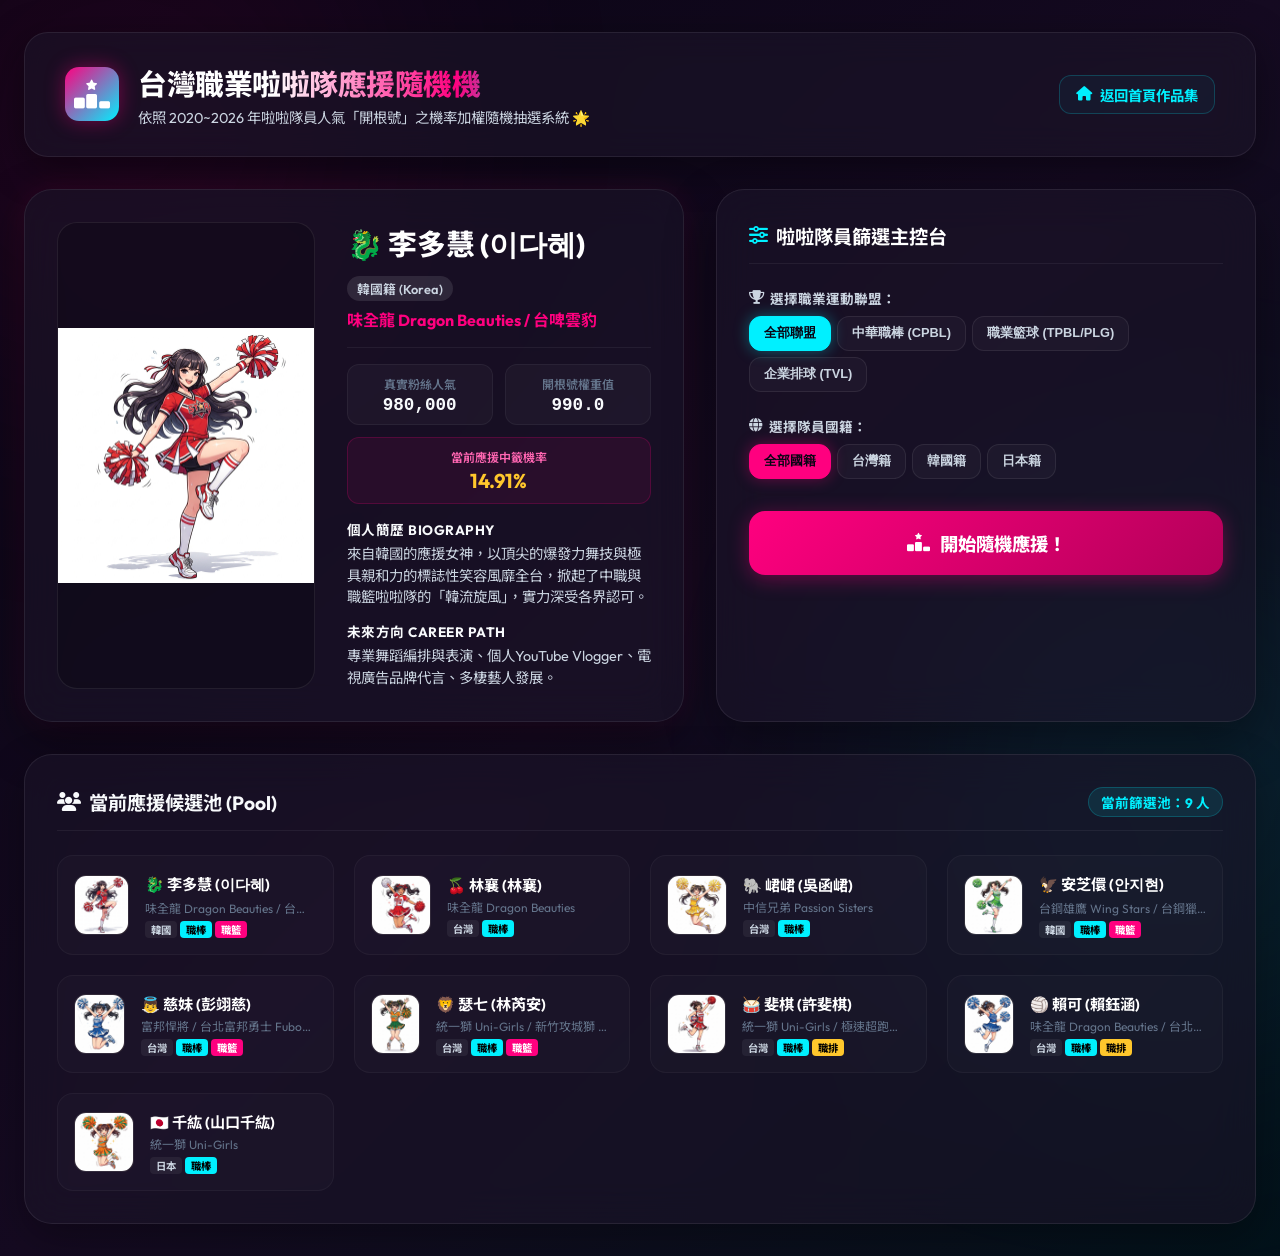
==== cheerleader/index.html @ 42560df3 "feat: add Taiwanese Cheerleader Filter & Weighted Selector App" ====
<!DOCTYPE html>
<html lang="zh-TW">
<head>
    <meta charset="UTF-8">
    <meta name="viewport" content="width=device-width, initial-scale=1.0">
    <title>📣 台灣啦啦隊員篩選與隨選應援機 | Cheerleader Selection App</title>
    <!-- Google Fonts -->
    <link rel="preconnect" href="https://fonts.googleapis.com">
    <link rel="preconnect" href="https://fonts.gstatic.com" crossorigin>
    <link href="https://fonts.googleapis.com/css2?family=Montserrat:wght@400;600;700;800&family=Noto+Sans+TC:wght@400;500;700;900&family=Outfit:wght@400;600;700;800&display=swap" rel="stylesheet">
    <!-- FontAwesome for Icons -->
    <link rel="stylesheet" href="https://cdnjs.cloudflare.com/ajax/libs/font-awesome/6.4.0/css/all.min.css">
    <link rel="stylesheet" href="styles.css">
</head>
<body>
    <!-- Background glow spots -->
    <div class="glow-spot glow-1"></div>
    <div class="glow-spot glow-2"></div>

    <div class="app-container">
        <!-- Header -->
        <header>
            <div class="brand-section">
                <div class="logo-icon">
                    <i class="fa-solid fa-ranking-star"></i>
                </div>
                <div class="title-group">
                    <h1>台灣職業啦啦隊應援隨機機</h1>
                    <p>依照 2020~2026 年啦啦隊員人氣「開根號」之機率加權隨機抽選系統 🌟</p>
                </div>
            </div>
            <a href="../index-zh.html" class="back-home-btn">
                <i class="fa-solid fa-house"></i> 返回首頁作品集
            </a>
        </header>

        <!-- Main Workspace -->
        <main class="dashboard">
            <!-- Left Side: Spotlight Presentation Card -->
            <section class="spotlight-card">
                <div class="spotlight-left">
                    <img id="spotlight-img" src="assets/dahye.png" alt="李多慧">
                </div>
                <div class="spotlight-right">
                    <div class="spotlight-info-header">
                        <h2 id="spotlight-name">
                            🐉 李多慧 (이다혜)
                            <span class="spotlight-nat">韓國籍 (Korea)</span>
                        </h2>
                        <div id="spotlight-team">味全龍 Dragon Beauties / 台啤雲豹</div>
                    </div>

                    <!-- Metrics box showing the math weights -->
                    <div class="spotlight-metrics">
                        <div class="metric-item">
                            <div class="metric-title">真實粉絲人氣</div>
                            <div class="metric-value" id="spotlight-popularity">980,000</div>
                        </div>
                        <div class="metric-item">
                            <div class="metric-title">開根號權重值</div>
                            <div class="metric-value" id="spotlight-sqrt">990.0</div>
                        </div>
                        <div class="metric-item" style="grid-column: 1 / -1; background: rgba(255, 0, 127, 0.08); border-color: rgba(255, 0, 127, 0.2)">
                            <div class="metric-title" style="color: #ff66b2">當前應援中籤機率</div>
                            <div class="metric-value highlight" id="spotlight-prob">14.91%</div>
                        </div>
                    </div>

                    <!-- Description fields -->
                    <div class="spotlight-desc-box">
                        <div class="desc-block">
                            <strong>個人簡歷 Biography</strong>
                            <p id="spotlight-bio">來自韓國的應援女神，以頂尖的爆發力舞技與極具親和力的標誌性笑容風靡全台，掀起了中職與職籃啦啦隊的「韓流旋風」，實力深受各界認可。</p>
                        </div>
                        <div class="desc-block">
                            <strong>未來方向 Career Path</strong>
                            <p id="spotlight-direction">專業舞蹈編排與表演、個人YouTube Vlogger、電視廣告品牌代言、多棲藝人發展。</p>
                        </div>
                    </div>
                </div>
            </section>

            <!-- Right Side: Filter Controller Card -->
            <section class="control-card">
                <div class="section-title">
                    <i class="fa-solid fa-sliders"></i>
                    <span>啦啦隊員篩選主控台</span>
                </div>

                <!-- Sport League Filter -->
                <div class="filter-group">
                    <div class="filter-label">
                        <i class="fa-solid fa-trophy"></i> 選擇職業運動聯盟：
                    </div>
                    <div class="filter-buttons">
                        <button class="filter-btn active league-btn" id="lbtn-all" onclick="filterLeague('all')">全部聯盟</button>
                        <button class="filter-btn league-btn" id="lbtn-cpbl" onclick="filterLeague('cpbl')">中華職棒 (CPBL)</button>
                        <button class="filter-btn league-btn" id="lbtn-tpbl" onclick="filterLeague('tpbl')">職業籃球 (TPBL/PLG)</button>
                        <button class="filter-btn league-btn" id="lbtn-tvl" onclick="filterLeague('tvl')">企業排球 (TVL)</button>
                    </div>
                </div>

                <!-- Nationality Filter -->
                <div class="filter-group">
                    <div class="filter-label">
                        <i class="fa-solid fa-globe"></i> 選擇隊員國籍：
                    </div>
                    <div class="filter-buttons">
                        <button class="filter-btn active nat-btn" id="nbtn-all" onclick="filterNationality('all')">全部國籍</button>
                        <button class="filter-btn nat-btn" id="nbtn-taiwan" onclick="filterNationality('taiwan')">台灣籍</button>
                        <button class="filter-btn nat-btn" id="nbtn-korea" onclick="filterNationality('korea')">韓國籍</button>
                        <button class="filter-btn nat-btn" id="nbtn-japan" onclick="filterNationality('japan')">日本籍</button>
                    </div>
                </div>

                <!-- Spin Trigger Action -->
                <div class="spin-action-wrapper">
                    <button class="btn-spin" id="btn-spin" onclick="spinWheel()">
                        <i class="fa-solid fa-ranking-star"></i> 開始隨機應援！
                    </button>
                </div>
            </section>
        </main>

        <!-- Bottom Panel: Cheerleaders Pool Gallery -->
        <section class="pool-gallery-section">
            <div class="pool-header">
                <h2><i class="fa-solid fa-users"></i> 當前應援候選池 (Pool)</h2>
                <span id="pool-count">當前篩選池：9 人</span>
            </div>
            <!-- Grid displaying miniature cards of cheerleaders currently selected -->
            <div class="cheer-grid" id="cheer-grid">
                <!-- Dynamically loaded by app.js -->
            </div>
        </section>
    </div>

    <!-- Script file -->
    <script src="app.js"></script>
</body>
</html>
---- cheerleader/styles.css ----
/* Reset & Variables */
:root {
    --bg-dark: #090514;
    --bg-gradient: linear-gradient(135deg, #090514 0%, #150a21 50%, #03121a 100%);
    --card-bg: rgba(28, 20, 41, 0.6);
    --card-border: rgba(255, 255, 255, 0.08);
    --primary-accent: #ff007f; /* Neon Hot Pink */
    --secondary-accent: #00f0ff; /* Neon Cyan */
    --gold-accent: #ffc72c; /* Gold */
    --text-primary: #f8fafc;
    --text-secondary: #cbd5e1;
    --text-muted: #64748b;
    --font-main: 'Outfit', 'Noto Sans TC', sans-serif;
    --shadow-neon: 0 0 25px rgba(255, 0, 127, 0.25);
    --transition-smooth: all 0.3s cubic-bezier(0.4, 0, 0.2, 1);
}

* {
    margin: 0;
    padding: 0;
    box-sizing: border-box;
}

body {
    font-family: var(--font-main);
    background: var(--bg-gradient);
    color: var(--text-primary);
    min-height: 100vh;
    display: flex;
    justify-content: center;
    align-items: center;
    padding: 2rem 1.5rem;
    overflow-x: hidden;
}

/* Background Blur Lights */
.glow-spot {
    position: fixed;
    width: 450px;
    height: 450px;
    border-radius: 50%;
    filter: blur(140px);
    opacity: 0.12;
    z-index: -1;
    pointer-events: none;
}
.glow-1 {
    background: var(--primary-accent);
    top: -100px;
    left: -100px;
}
.glow-2 {
    background: var(--secondary-accent);
    bottom: -100px;
    right: -100px;
}

/* App Container */
.app-container {
    width: 100%;
    max-width: 1250px;
    display: flex;
    flex-direction: column;
    gap: 2rem;
    z-index: 1;
}

/* Header */
header {
    background: var(--card-bg);
    backdrop-filter: blur(16px);
    -webkit-backdrop-filter: blur(16px);
    border: 1px solid var(--card-border);
    border-radius: 24px;
    padding: 1.8rem 2.5rem;
    display: flex;
    justify-content: space-between;
    align-items: center;
    box-shadow: 0 10px 40px rgba(0, 0, 0, 0.4);
    flex-wrap: wrap;
    gap: 1.5rem;
}

.brand-section {
    display: flex;
    align-items: center;
    gap: 1.2rem;
}

.logo-icon {
    width: 54px;
    height: 54px;
    background: linear-gradient(135deg, var(--primary-accent), var(--secondary-accent));
    border-radius: 14px;
    display: flex;
    align-items: center;
    justify-content: center;
    font-size: 1.8rem;
    color: white;
    box-shadow: 0 0 20px rgba(255, 0, 127, 0.4);
}

.title-group h1 {
    font-size: 1.8rem;
    font-weight: 800;
    letter-spacing: -0.5px;
    background: linear-gradient(to right, #fff 30%, var(--primary-accent) 70%, var(--secondary-accent) 100%);
    -webkit-background-clip: text;
    -webkit-text-fill-color: transparent;
}

.title-group p {
    font-size: 0.9rem;
    color: var(--text-secondary);
    margin-top: 0.2rem;
}

.back-home-btn {
    color: var(--secondary-accent);
    text-decoration: none;
    font-weight: 700;
    font-size: 0.9rem;
    display: flex;
    align-items: center;
    gap: 8px;
    transition: var(--transition-smooth);
    border: 1px solid rgba(0, 240, 255, 0.2);
    padding: 8px 16px;
    border-radius: 12px;
    background: rgba(0, 240, 255, 0.04);
}

.back-home-btn:hover {
    color: white;
    background: var(--secondary-accent);
    border-color: var(--secondary-accent);
    box-shadow: 0 0 15px rgba(0, 240, 255, 0.4);
    transform: translateX(-3px);
}

/* Dashboard Grid */
.dashboard {
    display: grid;
    grid-template-columns: 1.1fr 0.9fr;
    gap: 2rem;
}

@media (max-width: 1024px) {
    .dashboard {
        grid-template-columns: 1fr;
    }
}

/* Left Panel: Spotlight Presentation Card */
.spotlight-card {
    background: var(--card-bg);
    backdrop-filter: blur(20px);
    -webkit-backdrop-filter: blur(20px);
    border: 1px solid var(--card-border);
    border-radius: 28px;
    box-shadow: 0 20px 50px rgba(0, 0, 0, 0.4),
                0 0 30px rgba(255, 0, 127, 0.1);
    padding: 2rem;
    display: grid;
    grid-template-columns: 1.1fr 1.3fr;
    gap: 2rem;
    transition: border-color 0.5s ease, box-shadow 0.5s ease;
    min-height: 520px;
}

.spotlight-card:hover {
    border-color: rgba(255, 0, 127, 0.25);
    box-shadow: 0 20px 50px rgba(0, 0, 0, 0.5),
                0 0 40px rgba(255, 0, 127, 0.2);
}

.spotlight-left {
    display: flex;
    justify-content: center;
    align-items: center;
    background: rgba(0, 0, 0, 0.2);
    border-radius: 20px;
    border: 1px solid var(--card-border);
    overflow: hidden;
    position: relative;
    height: 100%;
    min-height: 380px;
}

.spotlight-left img {
    height: 100%;
    width: auto;
    max-width: 100%;
    object-fit: contain;
    transition: filter 0.15s ease, transform 0.15s ease;
    display: block;
}

.spinning-effect {
    filter: blur(15px) grayscale(0.5);
    transform: scale(0.95);
}

.spotlight-right {
    display: flex;
    flex-direction: column;
    justify-content: space-between;
}

.spotlight-info-header {
    border-bottom: 1px solid rgba(255, 255, 255, 0.06);
    padding-bottom: 1rem;
    margin-bottom: 1rem;
}

#spotlight-name {
    font-size: 1.8rem;
    font-weight: 800;
    color: white;
    display: flex;
    align-items: center;
    gap: 10px;
    flex-wrap: wrap;
}

.spotlight-nat {
    font-size: 0.8rem;
    background: rgba(255, 255, 255, 0.1);
    color: var(--text-secondary);
    padding: 3px 10px;
    border-radius: 20px;
    font-weight: 600;
}

#spotlight-team {
    font-size: 1rem;
    color: var(--primary-accent);
    font-weight: 700;
    margin-top: 0.4rem;
}

.spotlight-metrics {
    display: grid;
    grid-template-columns: 1fr 1fr;
    gap: 0.75rem;
    margin-bottom: 1rem;
}

.metric-item {
    background: rgba(255, 255, 255, 0.03);
    border: 1px solid rgba(255, 255, 255, 0.05);
    border-radius: 12px;
    padding: 0.6rem 0.8rem;
    text-align: center;
}

.metric-title {
    font-size: 0.75rem;
    color: var(--text-muted);
    font-weight: 600;
    margin-bottom: 3px;
}

.metric-value {
    font-family: monospace;
    font-size: 1.1rem;
    font-weight: 700;
}

.metric-value.highlight {
    color: var(--gold-accent);
    font-size: 1.25rem;
    font-family: 'Outfit', sans-serif;
}

.spotlight-desc-box {
    display: flex;
    flex-direction: column;
    gap: 0.8rem;
    flex-grow: 1;
}

.desc-block {
    font-size: 0.9rem;
    line-height: 1.5;
}

.desc-block strong {
    display: block;
    color: var(--text-primary);
    font-size: 0.85rem;
    margin-bottom: 4px;
    text-transform: uppercase;
    letter-spacing: 0.5px;
}

.desc-block p {
    color: var(--text-secondary);
}

/* Right Panel: Filter Control Card */
.control-card {
    background: var(--card-bg);
    backdrop-filter: blur(20px);
    -webkit-backdrop-filter: blur(20px);
    border: 1px solid var(--card-border);
    border-radius: 28px;
    padding: 2rem;
    box-shadow: 0 20px 50px rgba(0, 0, 0, 0.4);
    display: flex;
    flex-direction: column;
    gap: 1.5rem;
    height: 100%;
}

.section-title {
    font-size: 1.2rem;
    font-weight: 700;
    display: flex;
    align-items: center;
    gap: 8px;
    color: white;
    border-bottom: 1px solid rgba(255, 255, 255, 0.06);
    padding-bottom: 0.8rem;
}

.section-title i {
    color: var(--secondary-accent);
}

.filter-group {
    display: flex;
    flex-direction: column;
    gap: 8px;
}

.filter-label {
    font-size: 0.85rem;
    font-weight: 700;
    color: var(--text-secondary);
    display: flex;
    align-items: center;
    gap: 6px;
}

.filter-buttons {
    display: flex;
    flex-wrap: wrap;
    gap: 6px;
}

.filter-btn {
    background: rgba(255, 255, 255, 0.03);
    border: 1px solid var(--card-border);
    color: var(--text-secondary);
    padding: 8px 14px;
    border-radius: 12px;
    cursor: pointer;
    font-size: 0.8rem;
    font-weight: 600;
    transition: var(--transition-smooth);
    outline: none;
}

.filter-btn:hover {
    background: rgba(255, 255, 255, 0.08);
    color: white;
}

.filter-btn.active {
    background: var(--secondary-accent);
    border-color: var(--secondary-accent);
    color: #090514;
    box-shadow: 0 0 15px rgba(0, 240, 255, 0.35);
    font-weight: 700;
}

.filter-btn.active.nat-btn {
    background: var(--primary-accent);
    border-color: var(--primary-accent);
    box-shadow: 0 0 15px rgba(255, 0, 127, 0.35);
}

/* Action Spin Button */
.spin-action-wrapper {
    margin-top: 0.5rem;
}

.btn-spin {
    width: 100%;
    padding: 1.2rem;
    font-size: 1.15rem;
    font-weight: 800;
    background: linear-gradient(135deg, var(--primary-accent) 0%, #b30059 100%);
    color: white;
    border: none;
    border-radius: 16px;
    cursor: pointer;
    display: inline-flex;
    align-items: center;
    justify-content: center;
    gap: 10px;
    transition: var(--transition-smooth);
    box-shadow: 0 4px 20px rgba(255, 0, 127, 0.35);
    font-family: var(--font-main);
}

.btn-spin:hover:not(:disabled) {
    background: linear-gradient(135deg, #ff3399 0%, var(--primary-accent) 100%);
    transform: translateY(-3px);
    box-shadow: 0 8px 25px rgba(255, 0, 127, 0.5);
}

.btn-spin:active:not(:disabled) {
    transform: translateY(1px);
}

.btn-spin:disabled {
    opacity: 0.65;
    cursor: not-allowed;
    background: #475569;
    box-shadow: none;
}

/* Cheerleaders Pool Gallery */
.pool-gallery-section {
    background: var(--card-bg);
    backdrop-filter: blur(20px);
    border: 1px solid var(--card-border);
    border-radius: 28px;
    padding: 2rem;
    box-shadow: 0 15px 40px rgba(0, 0, 0, 0.3);
}

.pool-header {
    display: flex;
    justify-content: space-between;
    align-items: center;
    margin-bottom: 1.5rem;
    border-bottom: 1px solid rgba(255, 255, 255, 0.06);
    padding-bottom: 0.8rem;
}

.pool-header h2 {
    font-size: 1.2rem;
    font-weight: 700;
    display: flex;
    align-items: center;
    gap: 8px;
}

#pool-count {
    font-size: 0.85rem;
    color: var(--secondary-accent);
    font-weight: 700;
    background: rgba(0, 240, 255, 0.1);
    padding: 4px 12px;
    border-radius: 20px;
    border: 1px solid rgba(0, 240, 255, 0.2);
}

.cheer-grid {
    display: grid;
    grid-template-columns: repeat(auto-fill, minmax(220px, 1fr));
    gap: 1.25rem;
}

.cheer-mini-card {
    background: rgba(255, 255, 255, 0.02);
    border: 1px solid rgba(255, 255, 255, 0.04);
    border-radius: 16px;
    padding: 1rem;
    display: flex;
    gap: 1rem;
    align-items: center;
    transition: var(--transition-smooth);
}

.cheer-mini-card:hover {
    background: rgba(255, 255, 255, 0.05);
    border-color: rgba(0, 240, 255, 0.15);
    transform: translateY(-2px);
}

.mini-card-img {
    width: 60px;
    height: 60px;
    border-radius: 12px;
    border: 1px solid rgba(255, 255, 255, 0.06);
    overflow: hidden;
    display: flex;
    justify-content: center;
    align-items: center;
}

.mini-card-img img {
    height: 100%;
    width: auto;
    object-fit: contain;
}

.mini-card-info {
    flex-grow: 1;
    display: flex;
    flex-direction: column;
    gap: 3px;
    min-width: 0; /* Ensures text truncation works */
}

.mini-card-info h4 {
    font-size: 0.95rem;
    font-weight: 700;
    color: white;
    white-space: nowrap;
    overflow: hidden;
    text-overflow: ellipsis;
}

.mini-card-team {
    font-size: 0.75rem;
    color: var(--text-muted);
    white-space: nowrap;
    overflow: hidden;
    text-overflow: ellipsis;
}

.mini-card-badges {
    display: flex;
    flex-wrap: wrap;
    gap: 3px;
    margin-top: 2px;
}

.badge-nat {
    font-size: 0.65rem;
    background: rgba(255, 255, 255, 0.06);
    color: var(--text-secondary);
    padding: 1px 6px;
    border-radius: 4px;
    font-weight: bold;
}

.badge {
    font-size: 0.65rem;
    padding: 1px 6px;
    border-radius: 4px;
    font-weight: bold;
    color: #000;
}

.badge-cpbl { background: var(--secondary-accent); }
.badge-tpbl { background: var(--primary-accent); color: white; }
.badge-tvl { background: var(--gold-accent); }

.no-data {
    grid-column: 1 / -1;
    text-align: center;
    padding: 3rem;
    color: var(--text-muted);
    font-weight: bold;
    font-size: 1rem;
}

/* Animations */
.bounce-anim {
    animation: bounceSpotlight 0.6s cubic-bezier(0.175, 0.885, 0.32, 1.275);
}

@keyframes bounceSpotlight {
    0% { transform: scale(1); }
    30% { transform: scale(1.05) rotate(-1deg); }
    50% { transform: scale(0.98) rotate(1deg); }
    70% { transform: scale(1.01) rotate(0deg); }
    100% { transform: scale(1); }
}

/* Responsive */
@media (max-width: 768px) {
    body {
        padding: 1rem 0.5rem;
    }
    
    .app-container {
        gap: 1.25rem;
    }
    
    header {
        padding: 1.2rem;
        flex-direction: column;
        align-items: flex-start;
        border-radius: 20px;
    }
    
    .back-home-btn {
        width: 100%;
        justify-content: center;
    }
    
    .spotlight-card {
        grid-template-columns: 1fr;
        padding: 1.25rem;
        border-radius: 20px;
    }
    
    .spotlight-left {
        min-height: 280px;
        max-height: 320px;
    }
    
    .control-card {
        padding: 1.25rem;
        border-radius: 20px;
        gap: 1.25rem;
    }
    
    .pool-gallery-section {
        padding: 1.25rem;
        border-radius: 20px;
    }
}
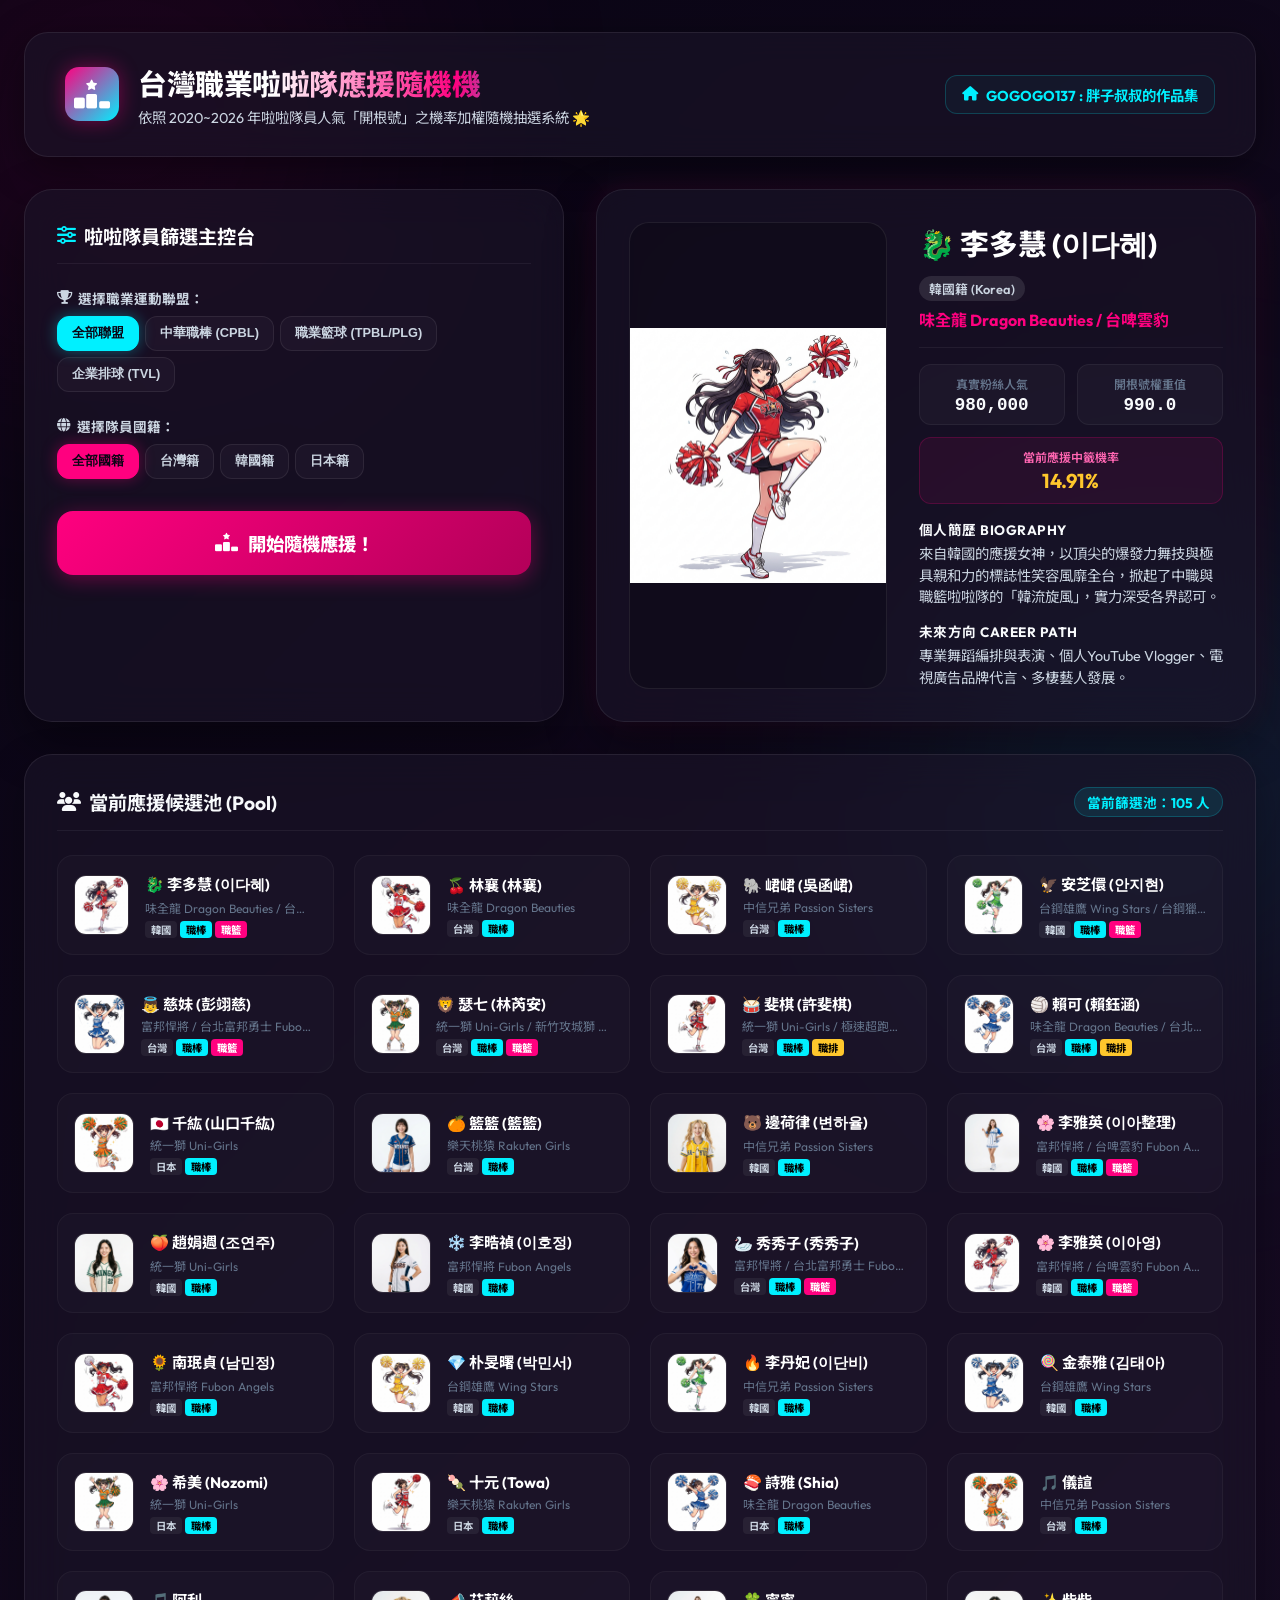
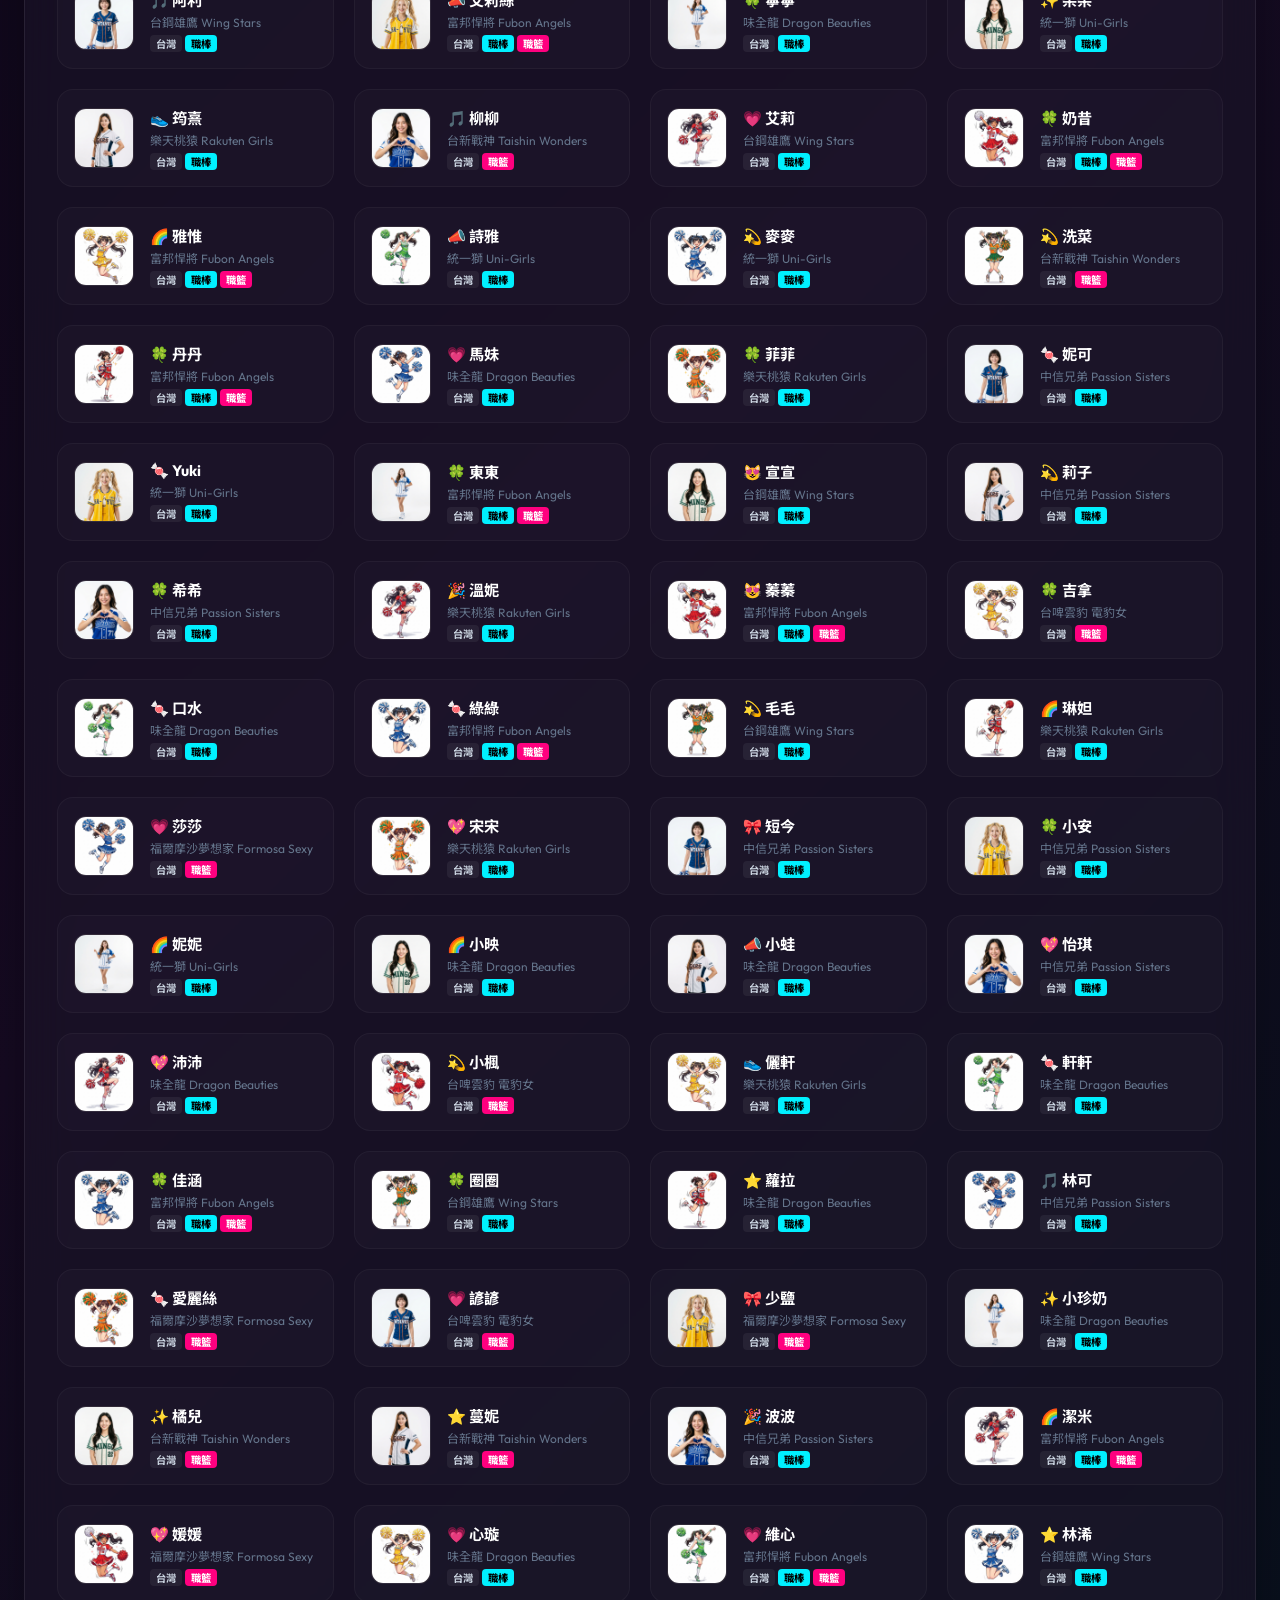
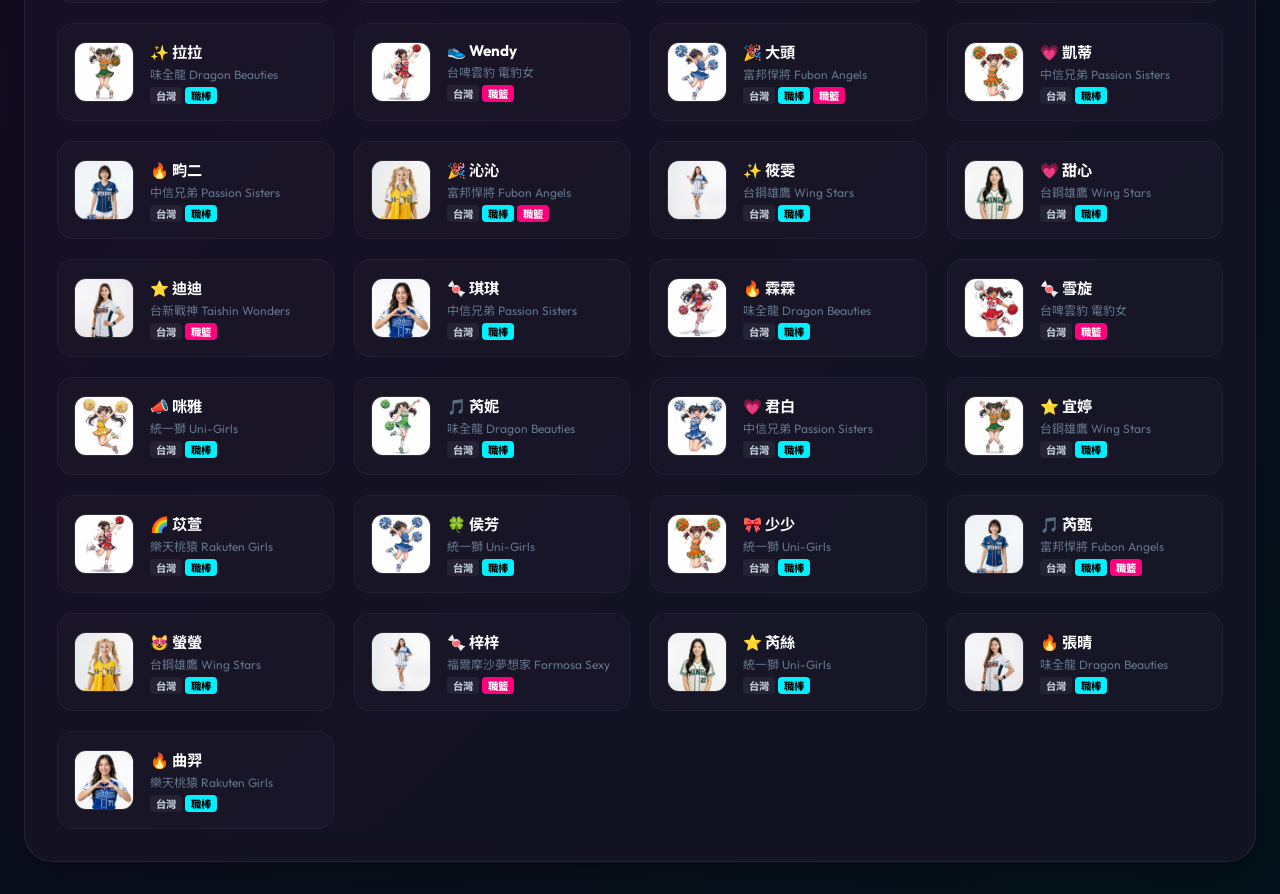
==== commit 09fcf638: "Add files via upload" ====
--- a/cheerleader/index.html
+++ b/cheerleader/index.html
@@ -29,14 +29,55 @@
                     <p>依照 2020~2026 年啦啦隊員人氣「開根號」之機率加權隨機抽選系統 🌟</p>
                 </div>
             </div>
-            <a href="../index-zh.html" class="back-home-btn">
-                <i class="fa-solid fa-house"></i> 返回首頁作品集
+            <a href="https://gogogo137-cmyk.github.io/index-zh.html#portfolio" class="back-home-btn">
+                <i class="fa-solid fa-house"></i> GOGOGO137 : 胖子叔叔的作品集
             </a>
         </header>
 
         <!-- Main Workspace -->
         <main class="dashboard">
-            <!-- Left Side: Spotlight Presentation Card -->
+            <!-- Top Side: Filter Controller Card -->
+            <section class="control-card">
+                <div class="section-title">
+                    <i class="fa-solid fa-sliders"></i>
+                    <span>啦啦隊員篩選主控台</span>
+                </div>
+
+                <!-- Sport League Filter -->
+                <div class="filter-group">
+                    <div class="filter-label">
+                        <i class="fa-solid fa-trophy"></i> 選擇職業運動聯盟：
+                    </div>
+                    <div class="filter-buttons">
+                        <button class="filter-btn active league-btn" id="lbtn-all" onclick="filterLeague('all')">全部聯盟</button>
+                        <button class="filter-btn league-btn" id="lbtn-cpbl" onclick="filterLeague('cpbl')">中華職棒 (CPBL)</button>
+                        <button class="filter-btn league-btn" id="lbtn-tpbl" onclick="filterLeague('tpbl')">職業籃球 (TPBL/PLG)</button>
+                        <button class="filter-btn league-btn" id="lbtn-tvl" onclick="filterLeague('tvl')">企業排球 (TVL)</button>
+                    </div>
+                </div>
+
+                <!-- Nationality Filter -->
+                <div class="filter-group">
+                    <div class="filter-label">
+                        <i class="fa-solid fa-globe"></i> 選擇隊員國籍：
+                    </div>
+                    <div class="filter-buttons">
+                        <button class="filter-btn active nat-btn" id="nbtn-all" onclick="filterNationality('all')">全部國籍</button>
+                        <button class="filter-btn nat-btn" id="nbtn-taiwan" onclick="filterNationality('taiwan')">台灣籍</button>
+                        <button class="filter-btn nat-btn" id="nbtn-korea" onclick="filterNationality('korea')">韓國籍</button>
+                        <button class="filter-btn nat-btn" id="nbtn-japan" onclick="filterNationality('japan')">日本籍</button>
+                    </div>
+                </div>
+
+                <!-- Spin Trigger Action -->
+                <div class="spin-action-wrapper">
+                    <button class="btn-spin" id="btn-spin" onclick="spinWheel()">
+                        <i class="fa-solid fa-ranking-star"></i> 開始隨機應援！
+                    </button>
+                </div>
+            </section>
+
+            <!-- Bottom Side: Spotlight Presentation Card -->
             <section class="spotlight-card">
                 <div class="spotlight-left">
                     <img id="spotlight-img" src="assets/dahye.png" alt="李多慧">
@@ -79,47 +120,6 @@
                     </div>
                 </div>
             </section>
-
-            <!-- Right Side: Filter Controller Card -->
-            <section class="control-card">
-                <div class="section-title">
-                    <i class="fa-solid fa-sliders"></i>
-                    <span>啦啦隊員篩選主控台</span>
-                </div>
-
-                <!-- Sport League Filter -->
-                <div class="filter-group">
-                    <div class="filter-label">
-                        <i class="fa-solid fa-trophy"></i> 選擇職業運動聯盟：
-                    </div>
-                    <div class="filter-buttons">
-                        <button class="filter-btn active league-btn" id="lbtn-all" onclick="filterLeague('all')">全部聯盟</button>
-                        <button class="filter-btn league-btn" id="lbtn-cpbl" onclick="filterLeague('cpbl')">中華職棒 (CPBL)</button>
-                        <button class="filter-btn league-btn" id="lbtn-tpbl" onclick="filterLeague('tpbl')">職業籃球 (TPBL/PLG)</button>
-                        <button class="filter-btn league-btn" id="lbtn-tvl" onclick="filterLeague('tvl')">企業排球 (TVL)</button>
-                    </div>
-                </div>
-
-                <!-- Nationality Filter -->
-                <div class="filter-group">
-                    <div class="filter-label">
-                        <i class="fa-solid fa-globe"></i> 選擇隊員國籍：
-                    </div>
-                    <div class="filter-buttons">
-                        <button class="filter-btn active nat-btn" id="nbtn-all" onclick="filterNationality('all')">全部國籍</button>
-                        <button class="filter-btn nat-btn" id="nbtn-taiwan" onclick="filterNationality('taiwan')">台灣籍</button>
-                        <button class="filter-btn nat-btn" id="nbtn-korea" onclick="filterNationality('korea')">韓國籍</button>
-                        <button class="filter-btn nat-btn" id="nbtn-japan" onclick="filterNationality('japan')">日本籍</button>
-                    </div>
-                </div>
-
-                <!-- Spin Trigger Action -->
-                <div class="spin-action-wrapper">
-                    <button class="btn-spin" id="btn-spin" onclick="spinWheel()">
-                        <i class="fa-solid fa-ranking-star"></i> 開始隨機應援！
-                    </button>
-                </div>
-            </section>
         </main>
 
         <!-- Bottom Panel: Cheerleaders Pool Gallery -->
--- a/cheerleader/styles.css
+++ b/cheerleader/styles.css
@@ -44,11 +44,13 @@
     z-index: -1;
     pointer-events: none;
 }
+
 .glow-1 {
     background: var(--primary-accent);
     top: -100px;
     left: -100px;
 }
+
 .glow-2 {
     background: var(--secondary-accent);
     bottom: -100px;
@@ -141,7 +143,7 @@
 /* Dashboard Grid */
 .dashboard {
     display: grid;
-    grid-template-columns: 1.1fr 0.9fr;
+    grid-template-columns: 0.9fr 1.1fr;
     gap: 2rem;
 }
 
@@ -158,8 +160,7 @@
     -webkit-backdrop-filter: blur(20px);
     border: 1px solid var(--card-border);
     border-radius: 28px;
-    box-shadow: 0 20px 50px rgba(0, 0, 0, 0.4),
-                0 0 30px rgba(255, 0, 127, 0.1);
+    box-shadow: 0 20px 50px rgba(0, 0, 0, 0.4), 0 0 30px rgba(255, 0, 127, 0.1);
     padding: 2rem;
     display: grid;
     grid-template-columns: 1.1fr 1.3fr;
@@ -170,8 +171,7 @@
 
 .spotlight-card:hover {
     border-color: rgba(255, 0, 127, 0.25);
-    box-shadow: 0 20px 50px rgba(0, 0, 0, 0.5),
-                0 0 40px rgba(255, 0, 127, 0.2);
+    box-shadow: 0 20px 50px rgba(0, 0, 0, 0.5), 0 0 40px rgba(255, 0, 127, 0.2);
 }
 
 .spotlight-left {
@@ -548,9 +548,18 @@
     color: #000;
 }
 
-.badge-cpbl { background: var(--secondary-accent); }
-.badge-tpbl { background: var(--primary-accent); color: white; }
-.badge-tvl { background: var(--gold-accent); }
+.badge-cpbl {
+    background: var(--secondary-accent);
+}
+
+.badge-tpbl {
+    background: var(--primary-accent);
+    color: white;
+}
+
+.badge-tvl {
+    background: var(--gold-accent);
+}
 
 .no-data {
     grid-column: 1 / -1;
@@ -567,11 +576,21 @@
 }
 
 @keyframes bounceSpotlight {
-    0% { transform: scale(1); }
-    30% { transform: scale(1.05) rotate(-1deg); }
-    50% { transform: scale(0.98) rotate(1deg); }
-    70% { transform: scale(1.01) rotate(0deg); }
-    100% { transform: scale(1); }
+    0% {
+        transform: scale(1);
+    }
+    30% {
+        transform: scale(1.05) rotate(-1deg);
+    }
+    50% {
+        transform: scale(0.98) rotate(1deg);
+    }
+    70% {
+        transform: scale(1.01) rotate(0deg);
+    }
+    100% {
+        transform: scale(1);
+    }
 }
 
 /* Responsive */
@@ -579,40 +598,33 @@
     body {
         padding: 1rem 0.5rem;
     }
-    
     .app-container {
         gap: 1.25rem;
     }
-    
     header {
         padding: 1.2rem;
         flex-direction: column;
         align-items: flex-start;
         border-radius: 20px;
     }
-    
     .back-home-btn {
         width: 100%;
         justify-content: center;
     }
-    
     .spotlight-card {
         grid-template-columns: 1fr;
         padding: 1.25rem;
         border-radius: 20px;
     }
-    
     .spotlight-left {
         min-height: 280px;
         max-height: 320px;
     }
-    
     .control-card {
         padding: 1.25rem;
         border-radius: 20px;
         gap: 1.25rem;
     }
-    
     .pool-gallery-section {
         padding: 1.25rem;
         border-radius: 20px;
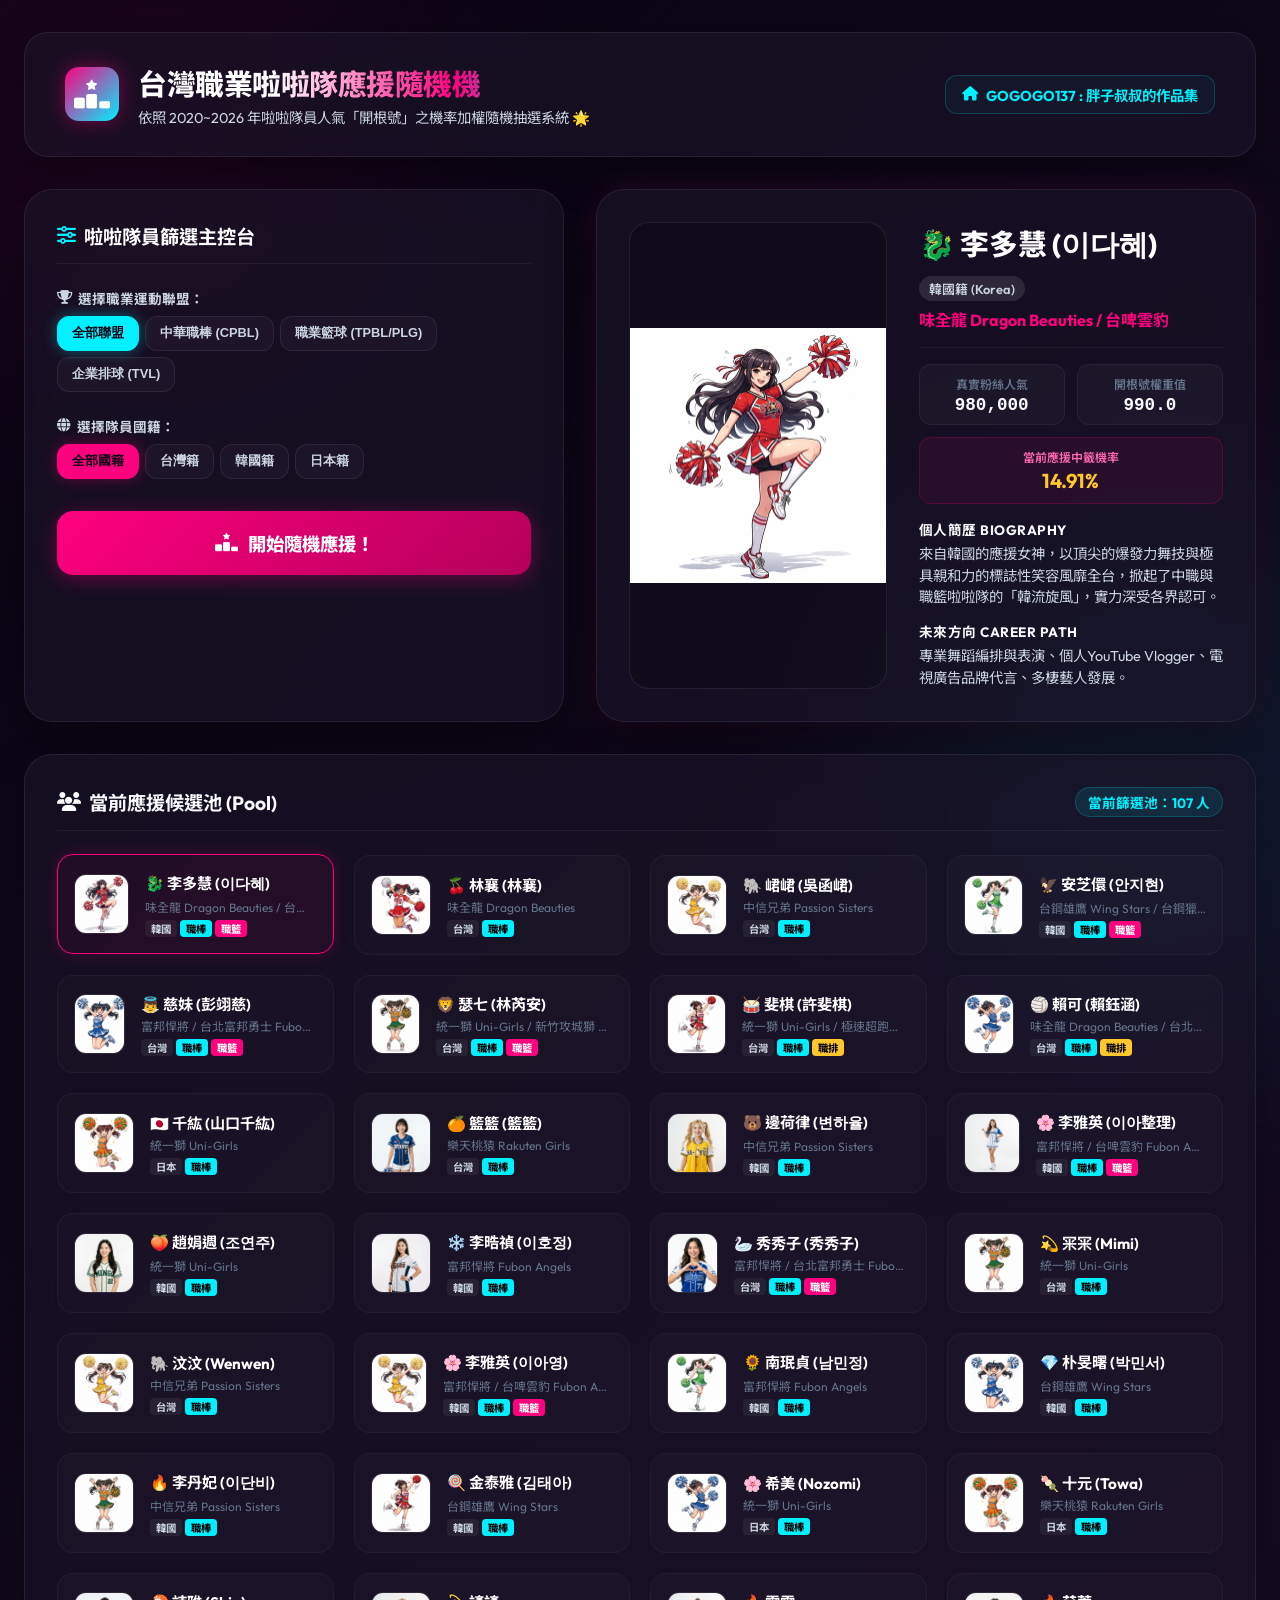
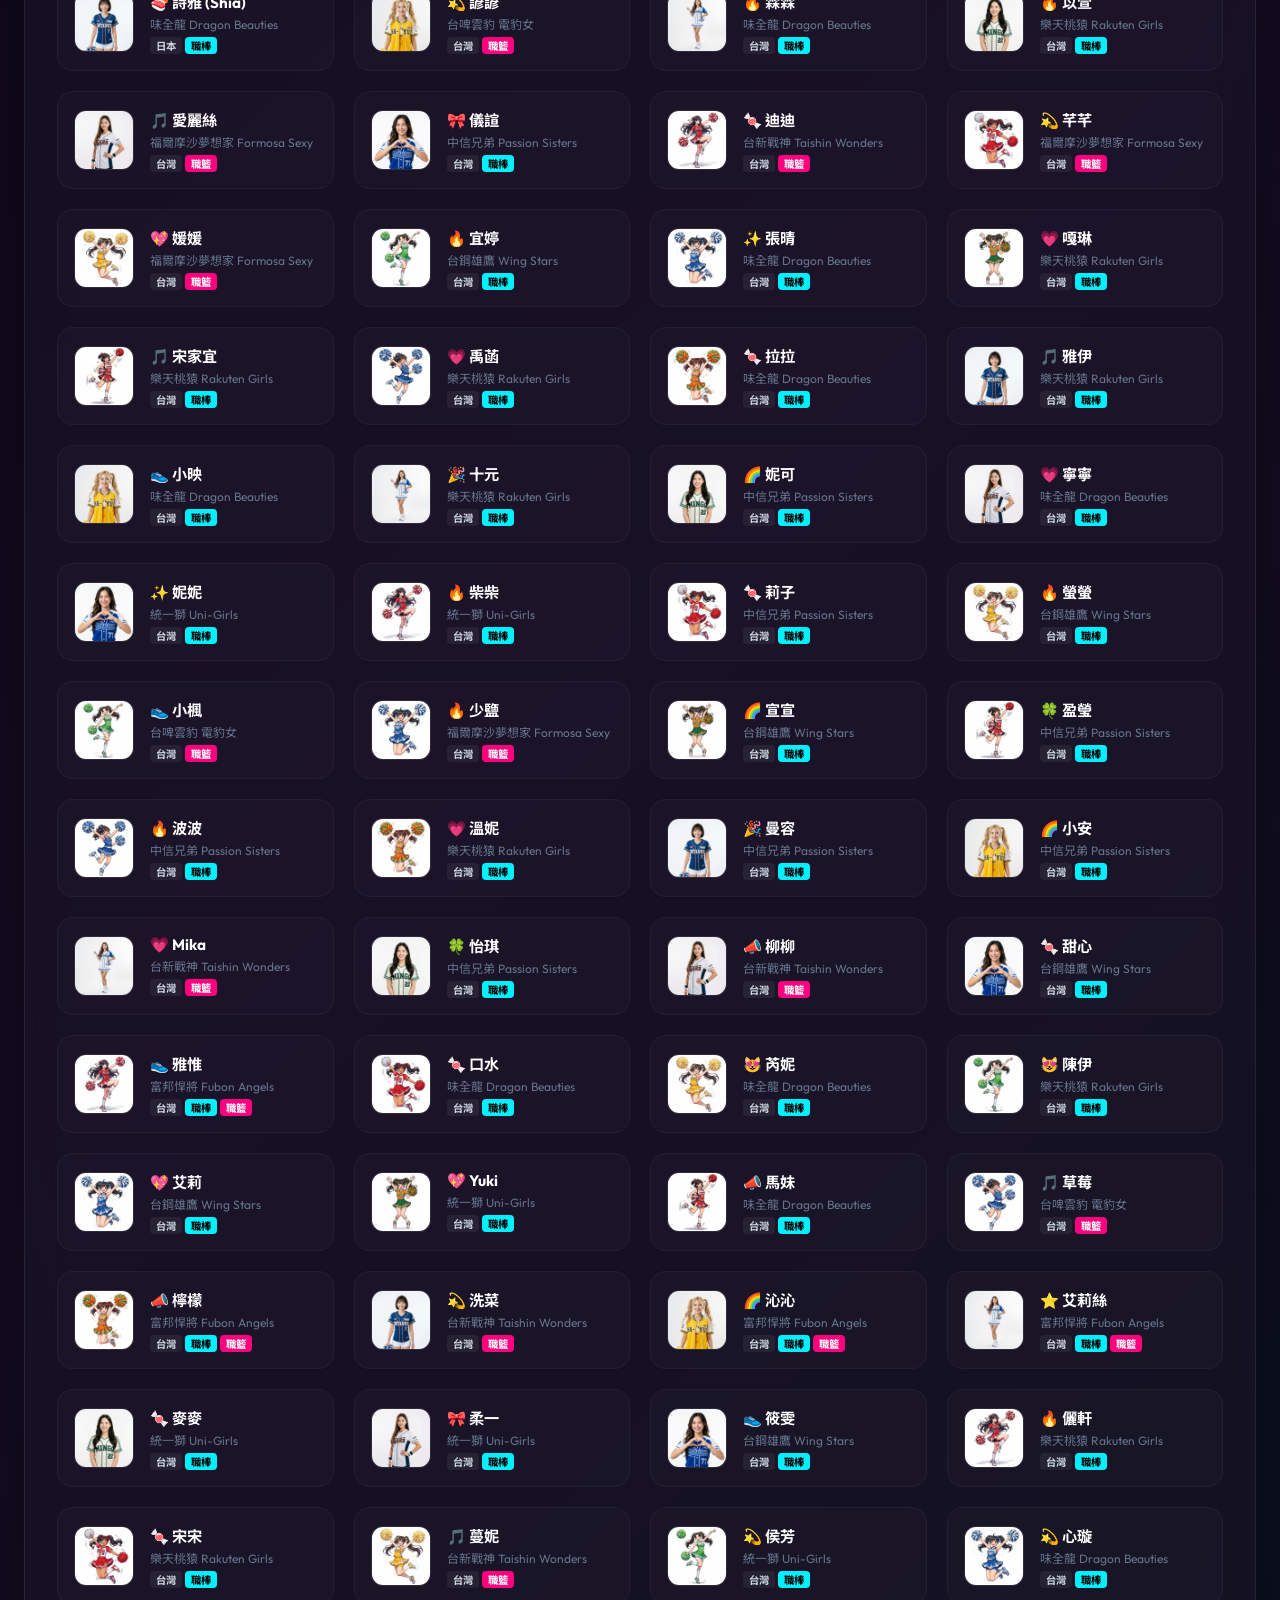
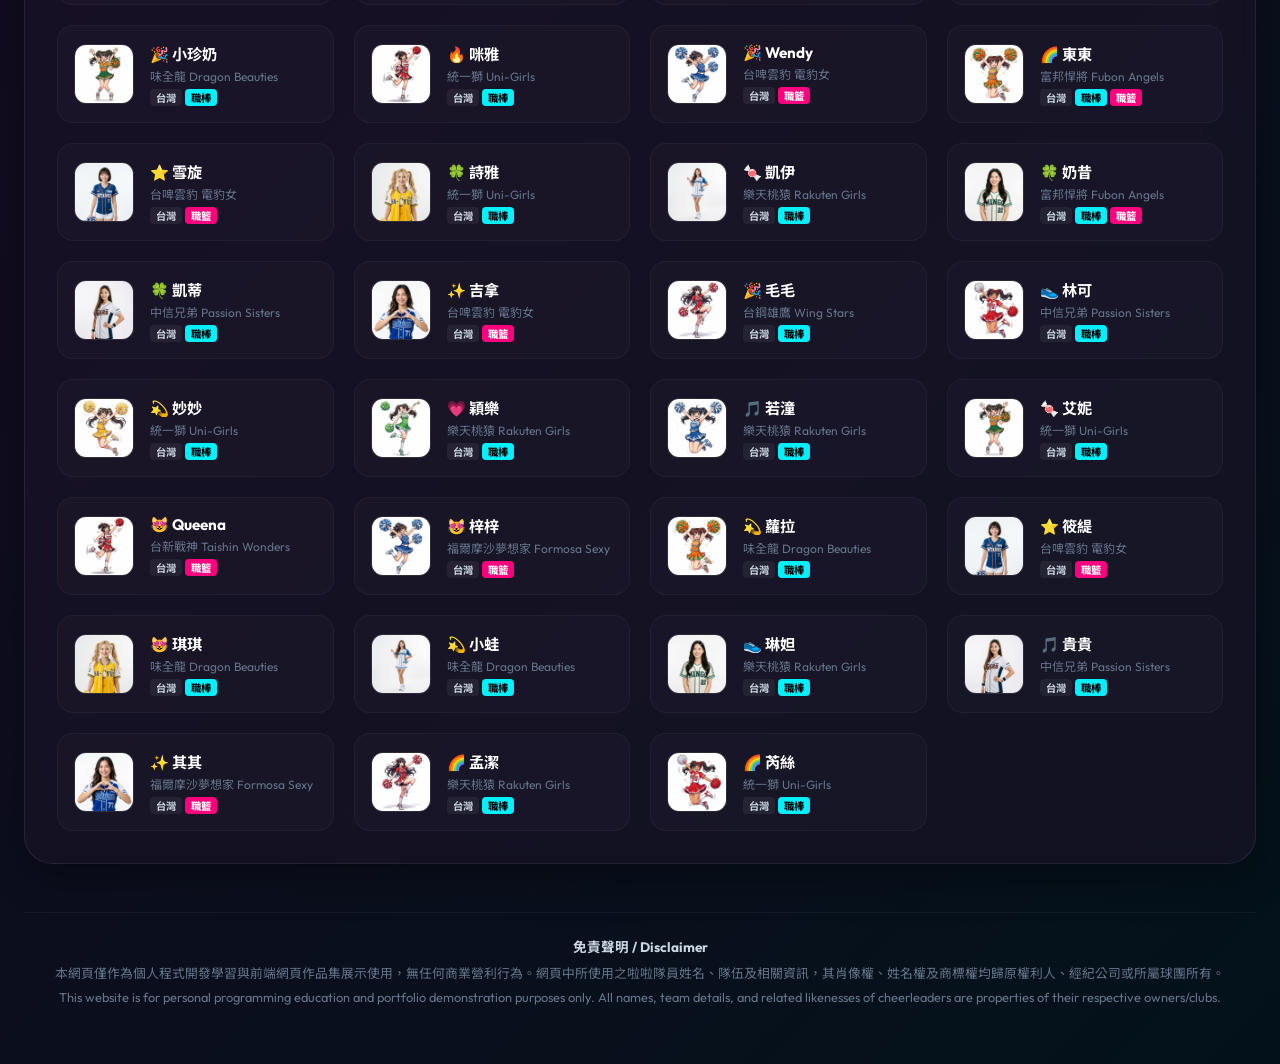
==== commit 824a438a: "docs: add legal disclaimer to cheerleader and puzzle apps" ====
--- a/cheerleader/index.html
+++ b/cheerleader/index.html
@@ -133,6 +133,13 @@
                 <!-- Dynamically loaded by app.js -->
             </div>
         </section>
+
+        <!-- Disclaimer Footer -->
+        <footer class="app-disclaimer">
+            <p><strong>免責聲明 / Disclaimer</strong></p>
+            <p>本網頁僅作為個人程式開發學習與前端網頁作品集展示使用，無任何商業營利行為。網頁中所使用之啦啦隊員姓名、隊伍及相關資訊，其肖像權、姓名權及商標權均歸原權利人、經紀公司或所屬球團所有。</p>
+            <p>This website is for personal programming education and portfolio demonstration purposes only. All names, team details, and related likenesses of cheerleaders are properties of their respective owners/clubs.</p>
+        </footer>
     </div>
 
     <!-- Script file -->
--- a/cheerleader/styles.css
+++ b/cheerleader/styles.css
@@ -474,12 +474,20 @@
     gap: 1rem;
     align-items: center;
     transition: var(--transition-smooth);
+    cursor: pointer;
 }
 
 .cheer-mini-card:hover {
     background: rgba(255, 255, 255, 0.05);
     border-color: rgba(0, 240, 255, 0.15);
     transform: translateY(-2px);
+}
+
+.cheer-mini-card.selected {
+    background: rgba(255, 0, 127, 0.06);
+    border-color: var(--primary-accent);
+    box-shadow: 0 0 15px rgba(255, 0, 127, 0.2);
+    transform: translateY(-1px);
 }
 
 .mini-card-img {
@@ -630,3 +638,21 @@
         border-radius: 20px;
     }
 }
+
+.app-disclaimer {
+    text-align: center;
+    padding: 1.5rem 1rem;
+    color: var(--text-muted);
+    font-size: 0.8rem;
+    line-height: 1.6;
+    border-top: 1px solid rgba(255, 255, 255, 0.05);
+    margin-top: 1rem;
+    display: flex;
+    flex-direction: column;
+    gap: 4px;
+}
+
+.app-disclaimer strong {
+    color: var(--text-secondary);
+    font-size: 0.85rem;
+}
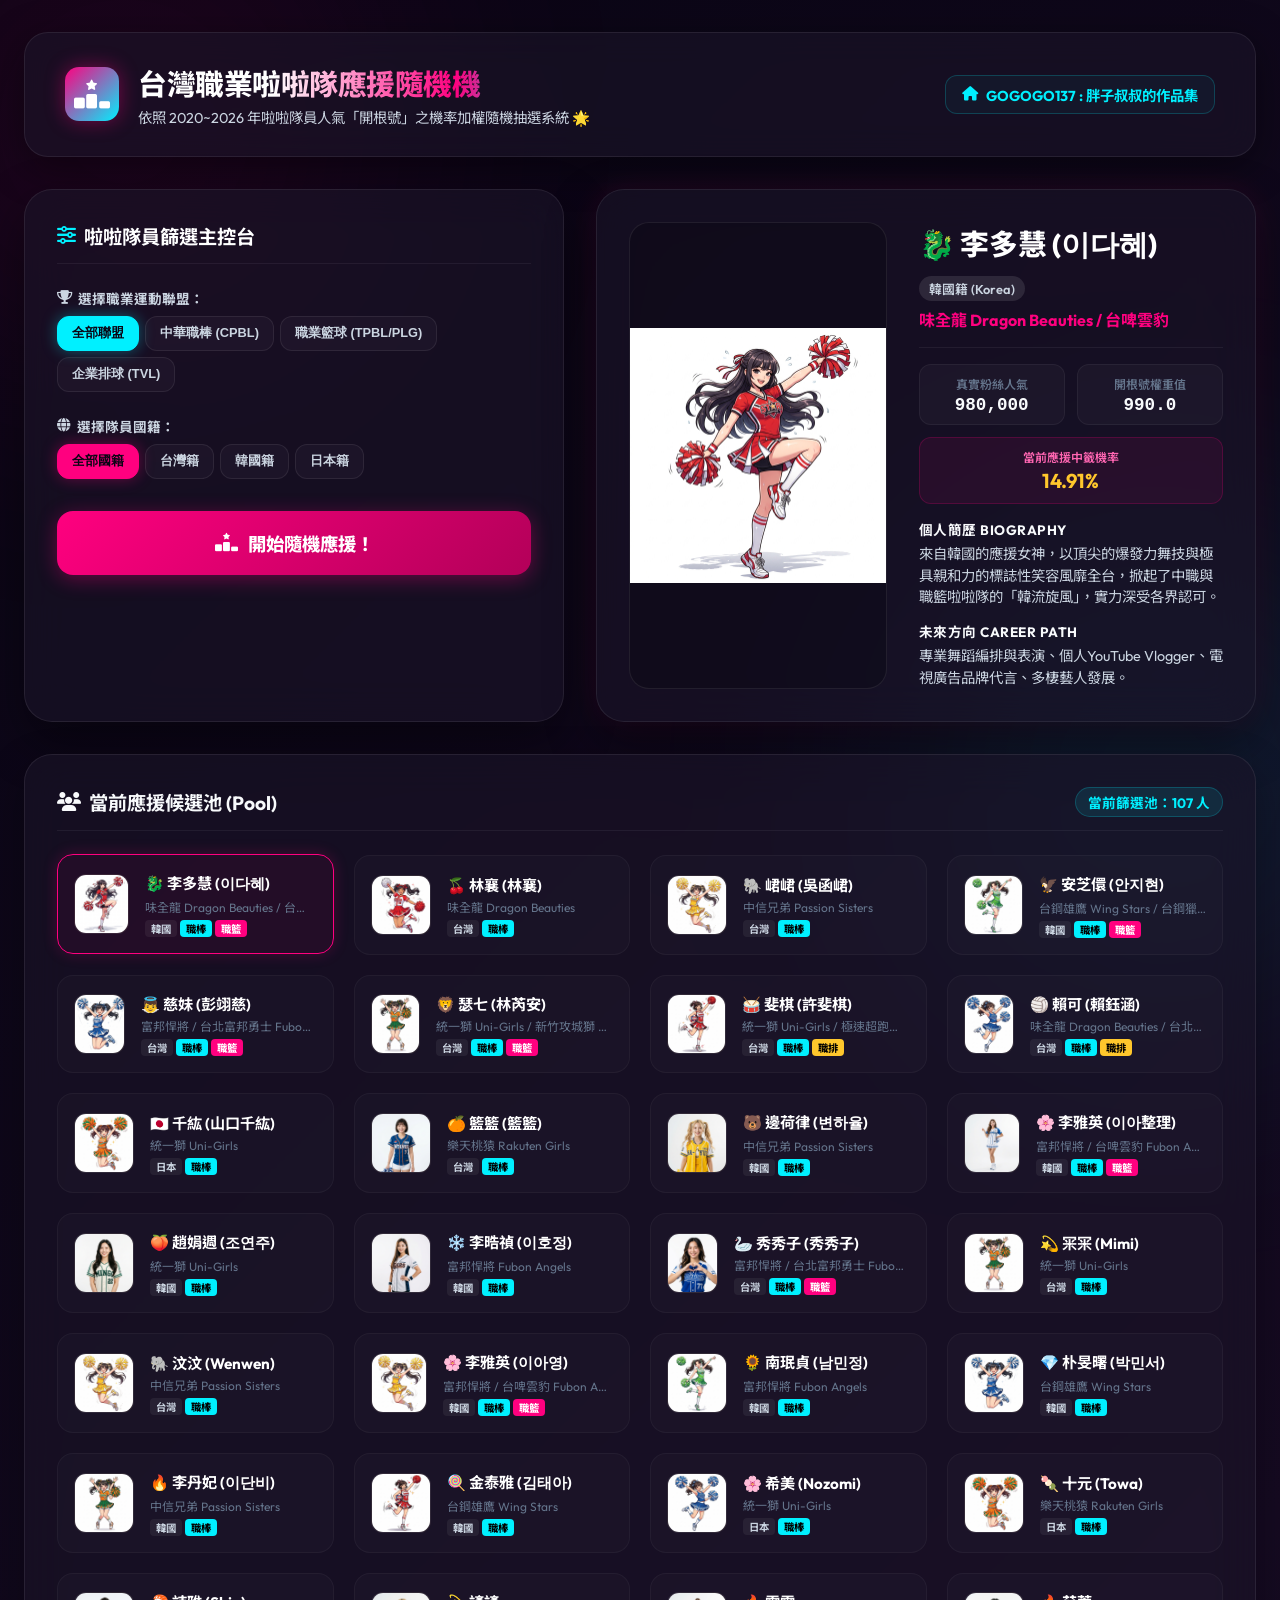
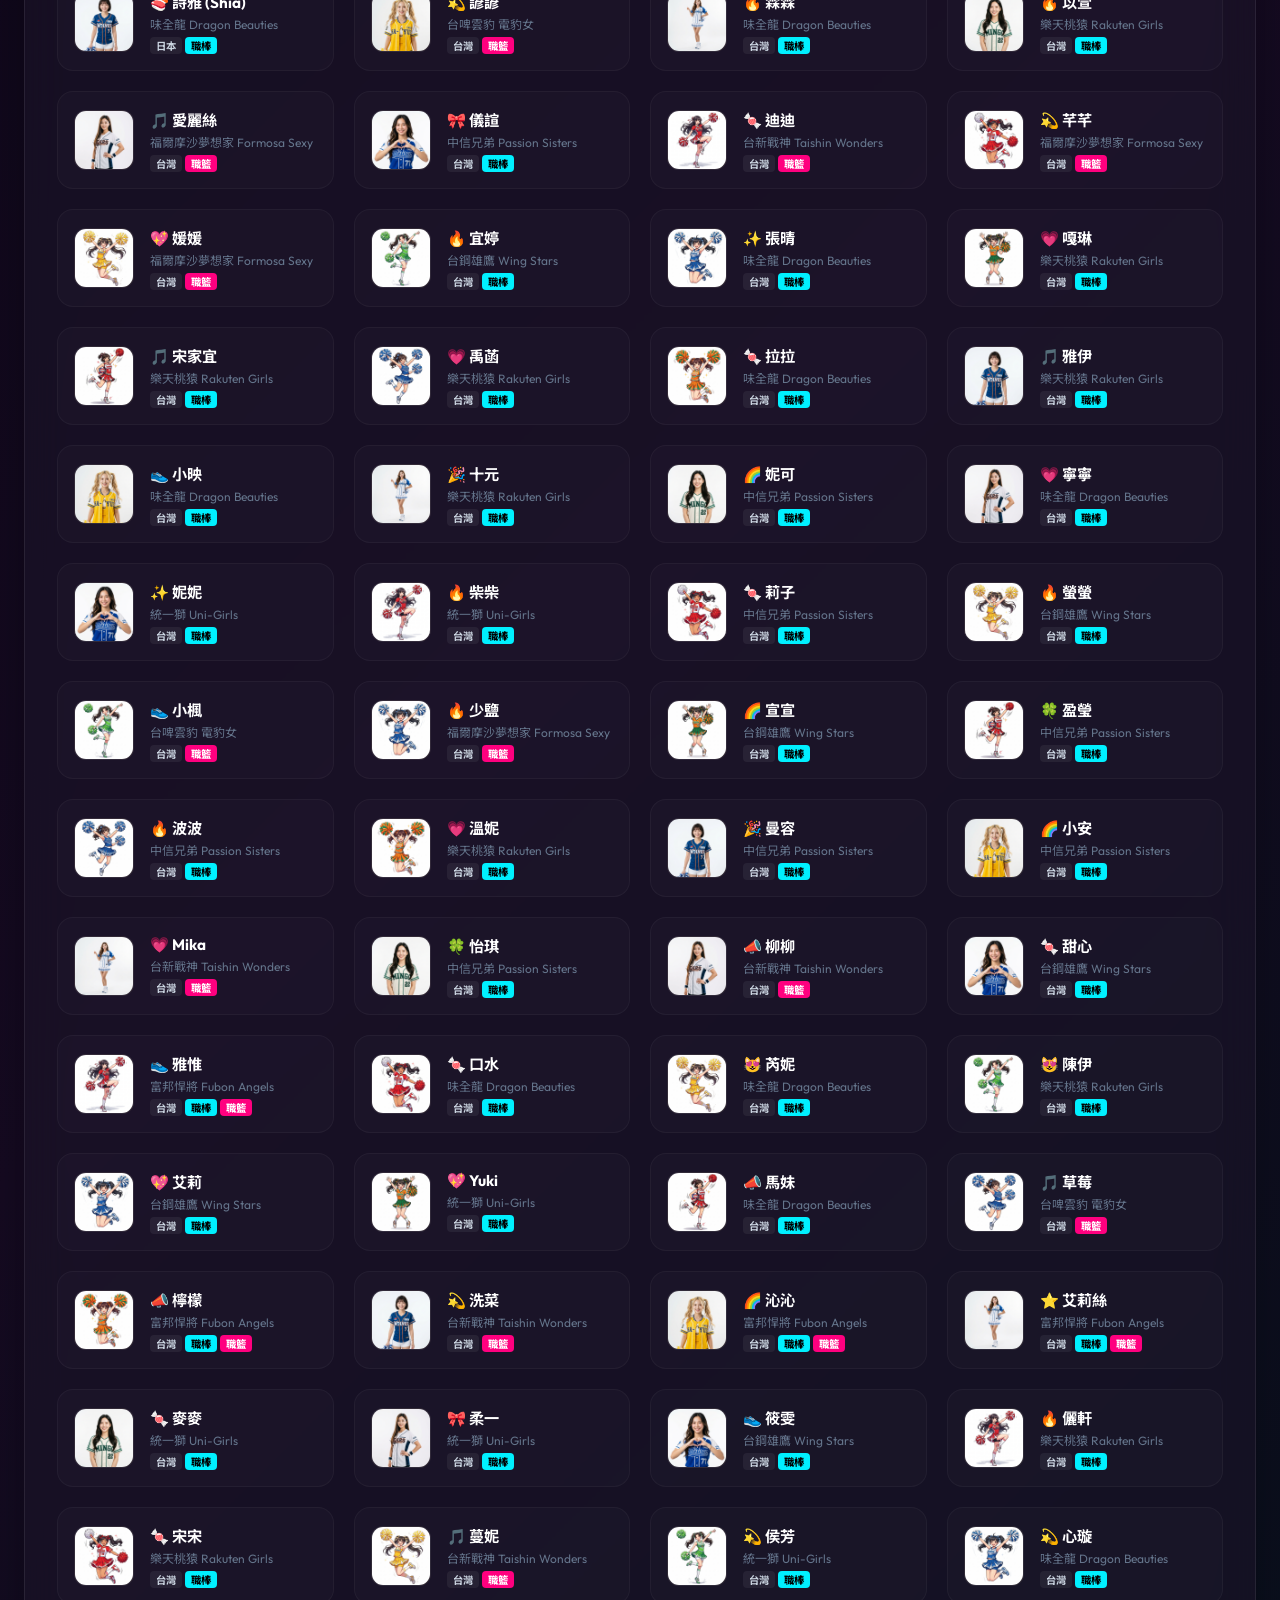
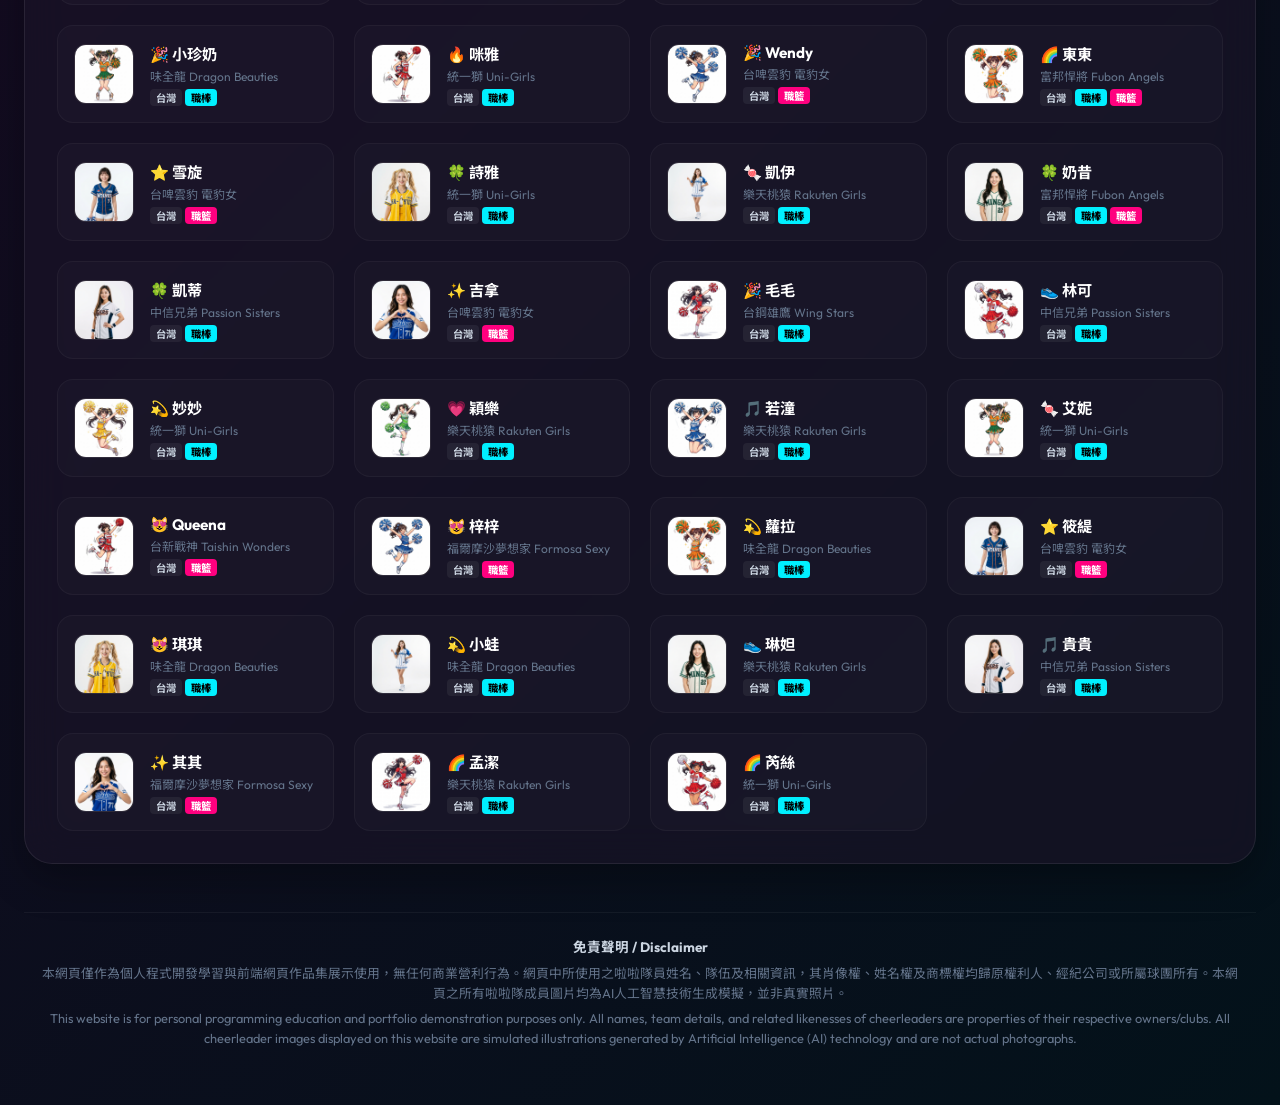
==== commit f96c57b7: "docs: update disclaimer to note AI-generated cheerleader images" ====
--- a/cheerleader/index.html
+++ b/cheerleader/index.html
@@ -137,8 +137,8 @@
         <!-- Disclaimer Footer -->
         <footer class="app-disclaimer">
             <p><strong>免責聲明 / Disclaimer</strong></p>
-            <p>本網頁僅作為個人程式開發學習與前端網頁作品集展示使用，無任何商業營利行為。網頁中所使用之啦啦隊員姓名、隊伍及相關資訊，其肖像權、姓名權及商標權均歸原權利人、經紀公司或所屬球團所有。</p>
-            <p>This website is for personal programming education and portfolio demonstration purposes only. All names, team details, and related likenesses of cheerleaders are properties of their respective owners/clubs.</p>
+            <p>本網頁僅作為個人程式開發學習與前端網頁作品集展示使用，無任何商業營利行為。網頁中所使用之啦啦隊員姓名、隊伍及相關資訊，其肖像權、姓名權及商標權均歸原權利人、經紀公司或所屬球團所有。本網頁之所有啦啦隊成員圖片均為AI人工智慧技術生成模擬，並非真實照片。</p>
+            <p>This website is for personal programming education and portfolio demonstration purposes only. All names, team details, and related likenesses of cheerleaders are properties of their respective owners/clubs. All cheerleader images displayed on this website are simulated illustrations generated by Artificial Intelligence (AI) technology and are not actual photographs.</p>
         </footer>
     </div>
 
